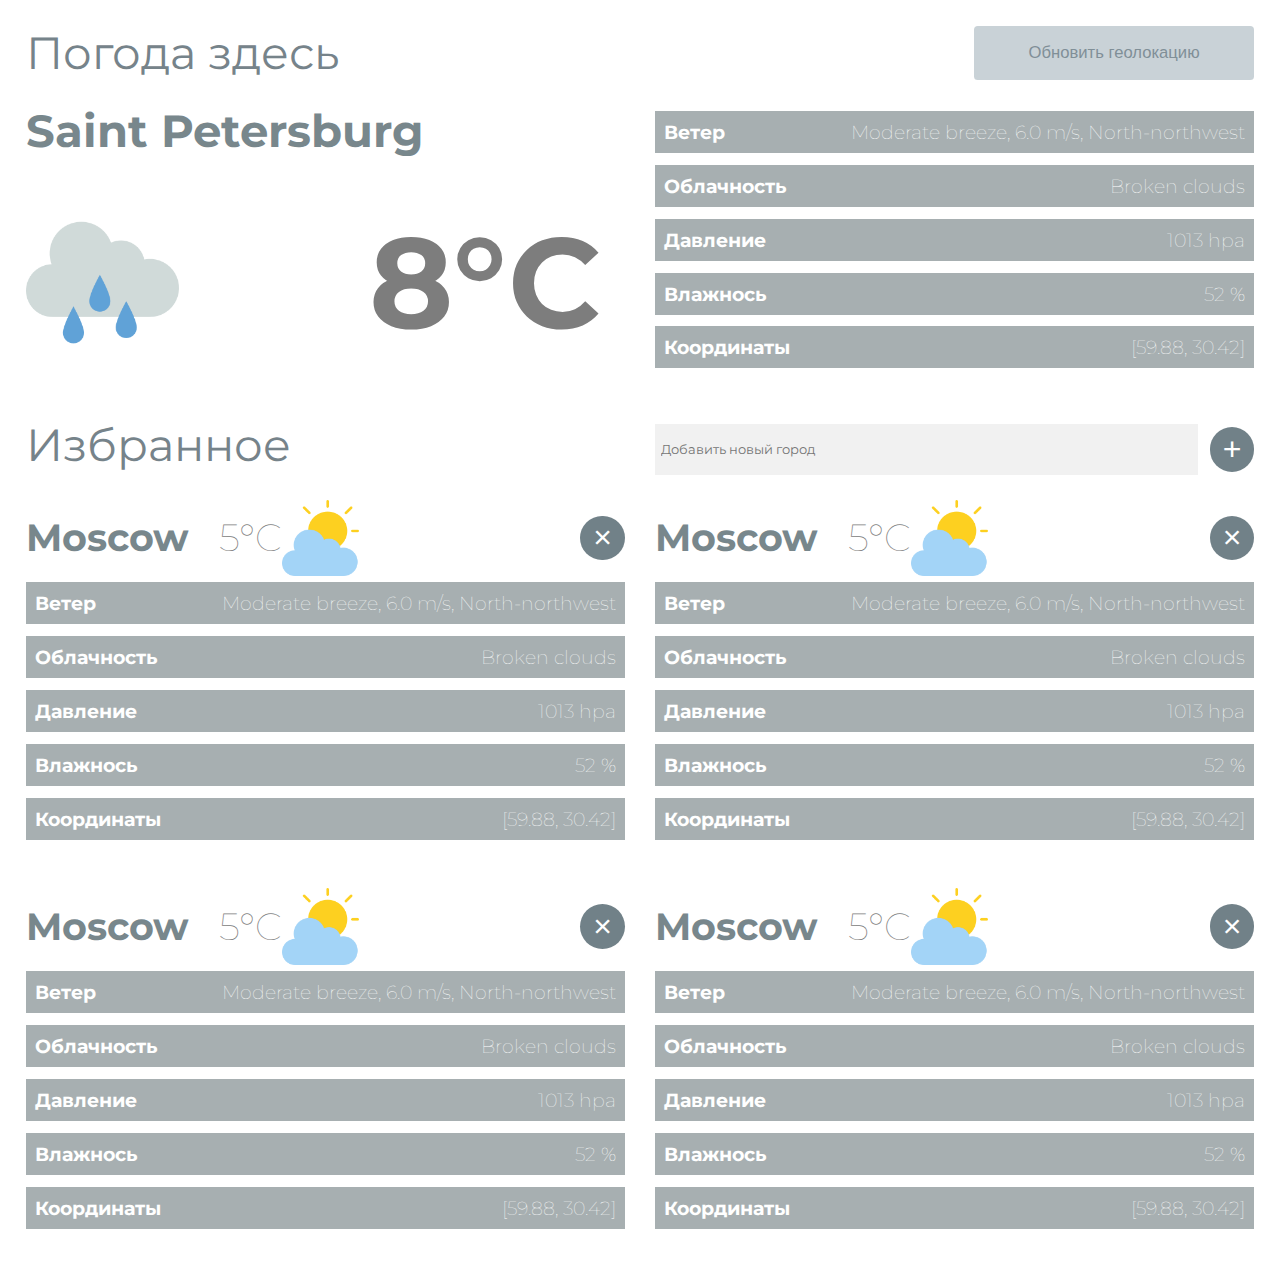
==== index.html @ 2a810003 "lab1 with corrections done" ====
<!DOCTYPE html>
<html lang="en">

<head>
    <meta charset="UTF-8">
    <title>Weather</title>
    <link rel="stylesheet" href="./css/index.css">
    <link rel="stylesheet" href="./css/adaptive.css">
    <link rel="icon" href="./img/sun.png">
</head>

<body>
    <header>
        <div class="wrapper-header">
            <h1 class="subheading">Погода здесь</h1>
            <button type="submit" class="refresh-button">
                <span class="text-refresh">Обновить геолокацию</span>
                <img class="text-refresh-none" src="./img/refresh.png">
            </button>
        </div>
    </header>
    <main class="wrapper">
        <!-- current location -->
        <section>
            <div class="current-location">

                <div class="header-city">
                    <h2>Saint Petersburg</h2>
                    <div class="header-city-temperature">
                        <img src="./img/rainy.png" class="img-header">
                        <p class="header-temperature">8°C</p>
                    </div>
                </div>

                <ul class="weather-info">
                    <li class="info-item"> 
                        <h4>Ветер</h4> 
                        <p class="light">Moderate breeze, 6.0 m/s, North-northwest</p> 
                    </li>
                    <li class="info-item"> 
                        <h4>Облачность</h4> 
                        <p class="light">Broken clouds</p> 
                    </li>
                    <li class="info-item"> 
                        <h4>Давление</h4> 
                        <p class="light">1013 hpa</p> 
                    </li>
                    <li class="info-item"> 
                        <h4>Влажнось</h4> 
                        <p class="light"> 52 %</p> 
                    </li>
                    <li class="info-item"> 
                        <h4>Координаты</h4> 
                        <p class="light">[59.88, 30.42]</p> 
                    </li>
                </ul>

            </div>
        </section>
        <!-- end of current location -->

        <!-- pinned cities -->
        <section>
            <div class="current-location pinned">
                <h1 class="subheading">Избранное</h1>

                <div class="favourites-add-city">
                    <input type="text" placeholder="Добавить новый город" class="add-new-city">
                    <button type="submit" class="round">+</button>
                </div>
            </div>

            <!-- if there are no pinned cities yet -->
            <div class="no-pinned">
                <img src="" alt="">
                <p>Вы не добавили ни одного города</p>
            </div>

            <ul class="pinned-list">
                <li>
                    <div class="card-header">
                        <div>
                            <h3 class="city-name">Moscow</h3> 
                            <div class="card-header-weather">
                                <p class="temperature-information">5°C</p>
                                <img src="./img/sun-cloudy.png" class="img-general" alt="">
                            </div>
                        </div>
                        <button type="submit" class="round">&times;</button>
                    </div>
                    <ul class="weather-info">
                        <li class="info-item"> 
                            <h4>Ветер</h4> 
                            <p class="light">Moderate breeze, 6.0 m/s, North-northwest</p> 
                        </li>
                        <li class="info-item"> 
                            <h4>Облачность</h4> 
                            <p class="light">Broken clouds</p> 
                        </li>
                        <li class="info-item"> 
                            <h4>Давление</h4> 
                            <p class="light">1013 hpa</p> 
                        </li>
                        <li class="info-item"> 
                            <h4>Влажнось</h4> 
                            <p class="light"> 52 %</p> 
                        </li>
                        <li class="info-item"> 
                            <h4>Координаты</h4> 
                            <p class="light">[59.88, 30.42]</p> 
                        </li>
                    </ul>
                </li>

                <li>
                    <div class="card-header">
                        <div>
                            <h3 class="city-name">Moscow</h3> 
                            <div class="card-header-weather">
                                <p class="temperature-information">5°C</p>
                                <img src="./img/sun-cloudy.png" class="img-general" alt="">
                            </div>
                        </div>
                        <button type="submit" class="round">&times;</button>
                    </div>
                    <ul class="weather-info">
                        <li class="info-item"> 
                            <h4>Ветер</h4> 
                            <p class="light">Moderate breeze, 6.0 m/s, North-northwest</p> 
                        </li>
                        <li class="info-item"> 
                            <h4>Облачность</h4> 
                            <p class="light">Broken clouds</p> 
                        </li>
                        <li class="info-item"> 
                            <h4>Давление</h4> 
                            <p class="light">1013 hpa</p> 
                        </li>
                        <li class="info-item"> 
                            <h4>Влажнось</h4> 
                            <p class="light"> 52 %</p> 
                        </li>
                        <li class="info-item"> 
                            <h4>Координаты</h4> 
                            <p class="light">[59.88, 30.42]</p> 
                        </li>
                    </ul>
                </li>

                <li>
                    <div class="card-header">
                        <div>
                            <h3 class="city-name">Moscow</h3> 
                            <div class="card-header-weather">
                                <p class="temperature-information">5°C</p>
                                <img src="./img/sun-cloudy.png" class="img-general" alt="">
                            </div>
                        </div>
                        <button type="submit" class="round">&times;</button>
                    </div>
                    <ul class="weather-info">
                        <li class="info-item"> 
                            <h4>Ветер</h4> 
                            <p class="light">Moderate breeze, 6.0 m/s, North-northwest</p> 
                        </li>
                        <li class="info-item"> 
                            <h4>Облачность</h4> 
                            <p class="light">Broken clouds</p> 
                        </li>
                        <li class="info-item"> 
                            <h4>Давление</h4> 
                            <p class="light">1013 hpa</p> 
                        </li>
                        <li class="info-item"> 
                            <h4>Влажнось</h4> 
                            <p class="light"> 52 %</p> 
                        </li>
                        <li class="info-item"> 
                            <h4>Координаты</h4> 
                            <p class="light">[59.88, 30.42]</p> 
                        </li>
                    </ul>
                </li>

                <li>
                    <div class="card-header">
                        <div>
                            <h3 class="city-name">Moscow</h3> 
                            <div class="card-header-weather">
                                <p class="temperature-information">5°C</p>
                                <img src="./img/sun-cloudy.png" class="img-general" alt="">
                            </div>
                        </div>
                        <button type="submit" class="round">&times;</button>
                    </div>
                    <ul class="weather-info">
                        <li class="info-item"> 
                            <h4>Ветер</h4> 
                            <p class="light">Moderate breeze, 6.0 m/s, North-northwest</p> 
                        </li>
                        <li class="info-item"> 
                            <h4>Облачность</h4> 
                            <p class="light">Broken clouds</p> 
                        </li>
                        <li class="info-item"> 
                            <h4>Давление</h4> 
                            <p class="light">1013 hpa</p> 
                        </li>
                        <li class="info-item"> 
                            <h4>Влажнось</h4> 
                            <p class="light"> 52 %</p> 
                        </li>
                        <li class="info-item"> 
                            <h4>Координаты</h4> 
                            <p class="light">[59.88, 30.42]</p> 
                        </li>
                    </ul>
                </li>
            </ul>
        </section>
        <!-- end of pinned cities -->
    </main>
</body>

</html>
---- css/index.css ----
@import url('https://fonts.googleapis.com/css2?family=Montserrat:wght@200;700&display=swap');

html, body, div, span, h1, h2, h3, h4, img, i, ul, li, form, label, legend,
table, caption, article, footer, header, hgroup, 
menu, nav, section {
	margin: 0;
	padding: 0;
	border: 0;
	font-size: 100%;
	font: inherit;
	vertical-align: baseline;
}

ul {
	list-style: none;
}

li {
    margin-bottom: 2%;
}

html{
    font-family: 'Montserrat', sans-serif;
    padding: 2%;
}

.wrapper {
    display: flex;
    flex-flow: row wrap;
    text-align: center;
}

.wrapper > * {
    flex: 1 100%;
}

.wrapper-header {
    display: flex;
    justify-content: space-between;
}

.header-city {
    height: 25vmax;
    text-align: left;
}

.subheading {
    font-size: 3.5vmax;
    color: #76838a;
}

.header-city-temperature {
    display: flex;
    justify-content: space-between;
    padding: 4%;
    padding-left: 0%;
    align-items: center;
    height: 12vmax;
}

.favourites-add-city {
    height: 5vmax;
    display: flex;
    justify-content: space-between;
    align-items: center;
}

.add-new-city {
    height: 3.5vmax;
    font-size: 1vmax;
    font-family: inherit;
    padding: 0.25em 0.5em;
    flex: 1;
    background-color: #f1f1f1;
    border: none;
}

.city {
    margin-top: 3vmax;
    height: 30vmax;
    width: 30vmax;
    display: flex;
    flex-direction: column;
    justify-content: center;
    align-items: center;
}

.refresh-button {
    transition: 0.2s;
    background-color: #c9d2d7;
    border-radius: 0.3vmax;
    padding: 1%;
}

.text-refresh {
    display: none;
}

.text-refresh-none {
    display: block;
    width: 3vmax;
    height: 3vmax;
}

.refresh-button:hover { background: #a7b0b4; }

.refresh-button:active {
    background: #808f97;
    color: white;
}

.round {
    width: 3.5vmax;
    height: 3.5vmax;
    font-size: 2.5vmax;
    color: white;
    text-decoration: none;
    border-radius: 100vmax;
    background: #718188;
    transition: 0.2s;
    margin-left: 2%;
}

.round:hover { background: #596368; }

.round:active {
    background: #596368;
    box-shadow: 0 3vmax #596368 inset;
    color: #6b767c;
}

.img-header {
    width: 12vmax;
    height: 12vmax;
    float: left;
}

.img-general {
    width: 6vmax;
    height: 6vmax;
}

.weather-info {
    padding: 0;
    margin: 0;
    display: flex;
    flex-direction: column;
    justify-content: center;
    width: 100%;
}

.info-item {
    padding: 1.5%;
    display: flex;
    justify-content: space-between;
    margin-top: 1%;
    margin-bottom: 1%;
    background-color: #a7afb1;
    color: white;
}

.city-name {
    font-size: 3vmax;
    font-weight: bold; 
    color: #78878c;
    margin-right: 10%;
}

.header-temperature {
    font-size: 10vmax;
    color: #7d7d7d;
    font-weight: bold;
}

.temperature-information {
    font-size: 3vmax;
    color: #7d7d7d;
    font-weight: lighter;
}

h4, p {
    font-weight: bold;
    font-size: 1.5vmax;
    margin: 0;
	padding: 0;
	border: 0;
	vertical-align: baseline;
}

.light {
    font-weight: lighter;
}

button {
    padding: 0;
    border: none;
    outline: none;
}

h2 {
    font-size: 3.5vmax; 
    margin: 4%; 
    margin-left: 0%; 
    font-weight: bold; 
    color: #78878c;
}

h4 {
    margin-right: 1%;
}

.no-pinned {
	width: 100%;
	text-align: center;
	display: none;
}

.pinned > * {
    margin-top: 3%;
    margin-bottom: 3%;
}

.card-header{
	display: flex;
	justify-content: space-between;
	align-items: center;
}

.card-header>div{
	display: inherit;
	align-items: center;
}

.card-header-weather{
	display: flex;
    align-items: center;
}
---- css/adaptive.css ----
@media all and (min-width: 320px) {
    body {
        overflow-x: hidden;
    }
}

@media all and (min-width: 375px) {
    .subheading {
        text-align: left;
    }
}

@media all and (min-width: 1000px) {
    .header-city, .header-information, .favourites, .favourites-add-city, .city {
        flex-basis: 0;
    }

    .current-location {
        display: grid;
	    grid-template-columns: repeat(2, 1fr);
	    gap: 15px 30px;
    }

    .favourites-add-city {
        width: 100%;
        display: flex;
        align-items: center;
    }

    .text-refresh {
        display: block;
        text-align: center;
        border: none;
        width: 20vmax;
        height: 100%;
        font-size: 1.3vmax; 
        color: #808f97;
        padding-top: 2%;
    }

    .text-refresh-none {
        display: none;
    }

    .pinned-list{
        display: grid;
        grid-template-columns: repeat(2, 1fr);
        gap: 30px;
    }
}
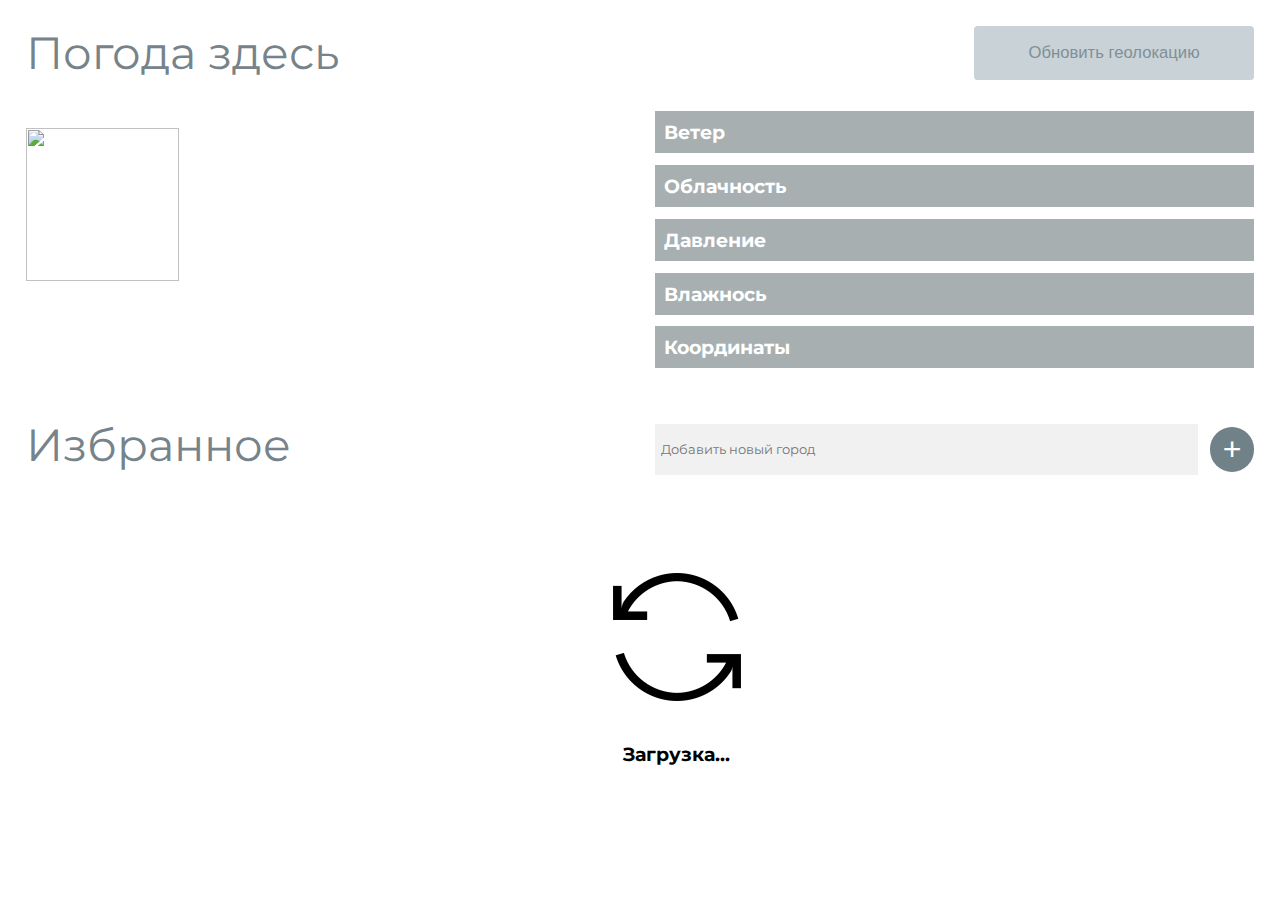
==== commit 4acbc345: "lab2" ====
--- a/index.html
+++ b/index.html
@@ -1,89 +1,101 @@
 <!DOCTYPE html>
 <html lang="en">
 
-<head>
-    <meta charset="UTF-8">
-    <title>Weather</title>
-    <link rel="stylesheet" href="./css/index.css">
-    <link rel="stylesheet" href="./css/adaptive.css">
-    <link rel="icon" href="./img/sun.png">
-</head>
+    <head>
+        <meta charset="UTF-8">
+        <title>Weather</title>
+        <link rel="stylesheet" href="./css/index.css">
+        <link rel="stylesheet" href="./css/adaptive.css">
+        <link rel="icon" href="./img/sun.png">
+    </head>
 
-<body>
-    <header>
-        <div class="wrapper-header">
-            <h1 class="subheading">Погода здесь</h1>
-            <button type="submit" class="refresh-button">
-                <span class="text-refresh">Обновить геолокацию</span>
-                <img class="text-refresh-none" src="./img/refresh.png">
-            </button>
-        </div>
-    </header>
-    <main class="wrapper">
-        <!-- current location -->
-        <section>
-            <div class="current-location">
+    <body>
+        <header>
+            <div class="wrapper-header">
+                <h1 class="subheading">Погода здесь</h1>
+                <button type="submit" class="refresh-button">
+                    <span class="text-refresh">Обновить геолокацию</span>
+                    <img class="text-refresh-none" src="./img/refresh.png">
+                </button>
+            </div>
+        </header>
+        <main class="wrapper">
+            <!-- current location -->
+            <section>
+                <div class="current-location">
 
-                <div class="header-city">
-                    <h2>Saint Petersburg</h2>
-                    <div class="header-city-temperature">
-                        <img src="./img/rainy.png" class="img-header">
-                        <p class="header-temperature">8°C</p>
+                    <div class="header-city">
+                        <h2></h2>
+                        <div class="header-city-temperature">
+                            <img src="" class="img-header">
+                            <p class="header-temperature"></p>
+                        </div>
                     </div>
+
+                    <ul class="weather-info">
+                        <li class="info-item"> 
+                            <h4>Ветер</h4> 
+                            <p class="light"></p> 
+                        </li>
+                        <li class="info-item"> 
+                            <h4>Облачность</h4> 
+                            <p class="light"></p> 
+                        </li>
+                        <li class="info-item"> 
+                            <h4>Давление</h4> 
+                            <p class="light"></p> 
+                        </li>
+                        <li class="info-item"> 
+                            <h4>Влажнось</h4> 
+                            <p class="light"></p> 
+                        </li>
+                        <li class="info-item"> 
+                            <h4>Координаты</h4> 
+                            <p class="light"></p> 
+                        </li>
+                    </ul>
+
+                </div>
+            </section>
+            <!-- end of current location -->
+
+            <!-- pinned cities -->
+            <section>
+                <div class="current-location pinned">
+                    <h1 class="subheading">Избранное</h1>
+
+                    <form class="favourites-add-city">
+                        <input type="text" id="city-field" placeholder="Добавить новый город" class="add-new-city">
+                        <button type="submit" class="round">+</button>
+                    </form>
                 </div>
 
-                <ul class="weather-info">
-                    <li class="info-item"> 
-                        <h4>Ветер</h4> 
-                        <p class="light">Moderate breeze, 6.0 m/s, North-northwest</p> 
-                    </li>
-                    <li class="info-item"> 
-                        <h4>Облачность</h4> 
-                        <p class="light">Broken clouds</p> 
-                    </li>
-                    <li class="info-item"> 
-                        <h4>Давление</h4> 
-                        <p class="light">1013 hpa</p> 
-                    </li>
-                    <li class="info-item"> 
-                        <h4>Влажнось</h4> 
-                        <p class="light"> 52 %</p> 
-                    </li>
-                    <li class="info-item"> 
-                        <h4>Координаты</h4> 
-                        <p class="light">[59.88, 30.42]</p> 
-                    </li>
+                <!-- if there are no pinned cities yet -->
+                <div class="no-pinned">
+                    <img src="" alt="">
+                    <p>Вы не добавили ни одного города</p>
+                </div>
+
+                <ul class="pinned-list">
                 </ul>
+            </section>
+            <!-- end of pinned cities -->
 
-            </div>
-        </section>
-        <!-- end of current location -->
+            <template id="loading-window">
+                <div class="loading-window">
+                    <img src="./img/refresh.png" alt="" class="loading-window">
+                    <p>Загрузка...</p>
+                </div>
+            </template>
 
-        <!-- pinned cities -->
-        <section>
-            <div class="current-location pinned">
-                <h1 class="subheading">Избранное</h1>
-
-                <div class="favourites-add-city">
-                    <input type="text" placeholder="Добавить новый город" class="add-new-city">
-                    <button type="submit" class="round">+</button>
-                </div>
-            </div>
-
-            <!-- if there are no pinned cities yet -->
-            <div class="no-pinned">
-                <img src="" alt="">
-                <p>Вы не добавили ни одного города</p>
-            </div>
-
-            <ul class="pinned-list">
+            <template id="pinned-template">
                 <li>
-                    <div class="card-header">
-                        <div>
-                            <h3 class="city-name">Moscow</h3> 
-                            <div class="card-header-weather">
-                                <p class="temperature-information">5°C</p>
-                                <img src="./img/sun-cloudy.png" class="img-general" alt="">
+                    <div class="pinned-template-header">
+                        <div class="width100">
+                            <h3 class="city-name"></h3> 
+                            <div class="pinned-template-header-weather">
+                                <p class="temperature-information"></p>
+                                <img src="" class="img-general" alt="">
                             </div>
                         </div>
                         <button type="submit" class="round">&times;</button>
@@ -91,135 +103,29 @@
                     <ul class="weather-info">
                         <li class="info-item"> 
                             <h4>Ветер</h4> 
-                            <p class="light">Moderate breeze, 6.0 m/s, North-northwest</p> 
+                            <p class="light"></p> 
                         </li>
                         <li class="info-item"> 
                             <h4>Облачность</h4> 
-                            <p class="light">Broken clouds</p> 
+                            <p class="light"></p> 
                         </li>
                         <li class="info-item"> 
                             <h4>Давление</h4> 
-                            <p class="light">1013 hpa</p> 
+                            <p class="light"></p> 
                         </li>
                         <li class="info-item"> 
                             <h4>Влажнось</h4> 
-                            <p class="light"> 52 %</p> 
+                            <p class="light"></p> 
                         </li>
                         <li class="info-item"> 
                             <h4>Координаты</h4> 
-                            <p class="light">[59.88, 30.42]</p> 
+                            <p class="light"></p> 
                         </li>
                     </ul>
                 </li>
+            </template>
 
-                <li>
-                    <div class="card-header">
-                        <div>
-                            <h3 class="city-name">Moscow</h3> 
-                            <div class="card-header-weather">
-                                <p class="temperature-information">5°C</p>
-                                <img src="./img/sun-cloudy.png" class="img-general" alt="">
-                            </div>
-                        </div>
-                        <button type="submit" class="round">&times;</button>
-                    </div>
-                    <ul class="weather-info">
-                        <li class="info-item"> 
-                            <h4>Ветер</h4> 
-                            <p class="light">Moderate breeze, 6.0 m/s, North-northwest</p> 
-                        </li>
-                        <li class="info-item"> 
-                            <h4>Облачность</h4> 
-                            <p class="light">Broken clouds</p> 
-                        </li>
-                        <li class="info-item"> 
-                            <h4>Давление</h4> 
-                            <p class="light">1013 hpa</p> 
-                        </li>
-                        <li class="info-item"> 
-                            <h4>Влажнось</h4> 
-                            <p class="light"> 52 %</p> 
-                        </li>
-                        <li class="info-item"> 
-                            <h4>Координаты</h4> 
-                            <p class="light">[59.88, 30.42]</p> 
-                        </li>
-                    </ul>
-                </li>
-
-                <li>
-                    <div class="card-header">
-                        <div>
-                            <h3 class="city-name">Moscow</h3> 
-                            <div class="card-header-weather">
-                                <p class="temperature-information">5°C</p>
-                                <img src="./img/sun-cloudy.png" class="img-general" alt="">
-                            </div>
-                        </div>
-                        <button type="submit" class="round">&times;</button>
-                    </div>
-                    <ul class="weather-info">
-                        <li class="info-item"> 
-                            <h4>Ветер</h4> 
-                            <p class="light">Moderate breeze, 6.0 m/s, North-northwest</p> 
-                        </li>
-                        <li class="info-item"> 
-                            <h4>Облачность</h4> 
-                            <p class="light">Broken clouds</p> 
-                        </li>
-                        <li class="info-item"> 
-                            <h4>Давление</h4> 
-                            <p class="light">1013 hpa</p> 
-                        </li>
-                        <li class="info-item"> 
-                            <h4>Влажнось</h4> 
-                            <p class="light"> 52 %</p> 
-                        </li>
-                        <li class="info-item"> 
-                            <h4>Координаты</h4> 
-                            <p class="light">[59.88, 30.42]</p> 
-                        </li>
-                    </ul>
-                </li>
-
-                <li>
-                    <div class="card-header">
-                        <div>
-                            <h3 class="city-name">Moscow</h3> 
-                            <div class="card-header-weather">
-                                <p class="temperature-information">5°C</p>
-                                <img src="./img/sun-cloudy.png" class="img-general" alt="">
-                            </div>
-                        </div>
-                        <button type="submit" class="round">&times;</button>
-                    </div>
-                    <ul class="weather-info">
-                        <li class="info-item"> 
-                            <h4>Ветер</h4> 
-                            <p class="light">Moderate breeze, 6.0 m/s, North-northwest</p> 
-                        </li>
-                        <li class="info-item"> 
-                            <h4>Облачность</h4> 
-                            <p class="light">Broken clouds</p> 
-                        </li>
-                        <li class="info-item"> 
-                            <h4>Давление</h4> 
-                            <p class="light">1013 hpa</p> 
-                        </li>
-                        <li class="info-item"> 
-                            <h4>Влажнось</h4> 
-                            <p class="light"> 52 %</p> 
-                        </li>
-                        <li class="info-item"> 
-                            <h4>Координаты</h4> 
-                            <p class="light">[59.88, 30.42]</p> 
-                        </li>
-                    </ul>
-                </li>
-            </ul>
-        </section>
-        <!-- end of pinned cities -->
-    </main>
-</body>
-
+        </main>
+    </body>
+    <script src="./js/script-lab1.js"></script>
 </html>--- a/css/index.css
+++ b/css/index.css
@@ -160,7 +160,7 @@
 }
 
 .city-name {
-    font-size: 3vmax;
+    font-size: 2vmax;
     font-weight: bold; 
     color: #78878c;
     margin-right: 10%;
@@ -220,18 +220,33 @@
     margin-bottom: 3%;
 }
 
-.card-header{
+.pinned-template-header{
 	display: flex;
 	justify-content: space-between;
 	align-items: center;
 }
 
-.card-header>div{
+.pinned-template-header>div{
 	display: inherit;
 	align-items: center;
 }
 
-.card-header-weather{
+.pinned-template-header-weather{
 	display: flex;
     align-items: center;
 }
+
+.loading-window {
+    width: 100%;
+    text-align: center;
+    margin: 3%;
+}
+
+.loading-window img {
+    width: 10vmax;
+    height: 10vmax;
+}
+
+.width100 {
+    width: 100%;
+}